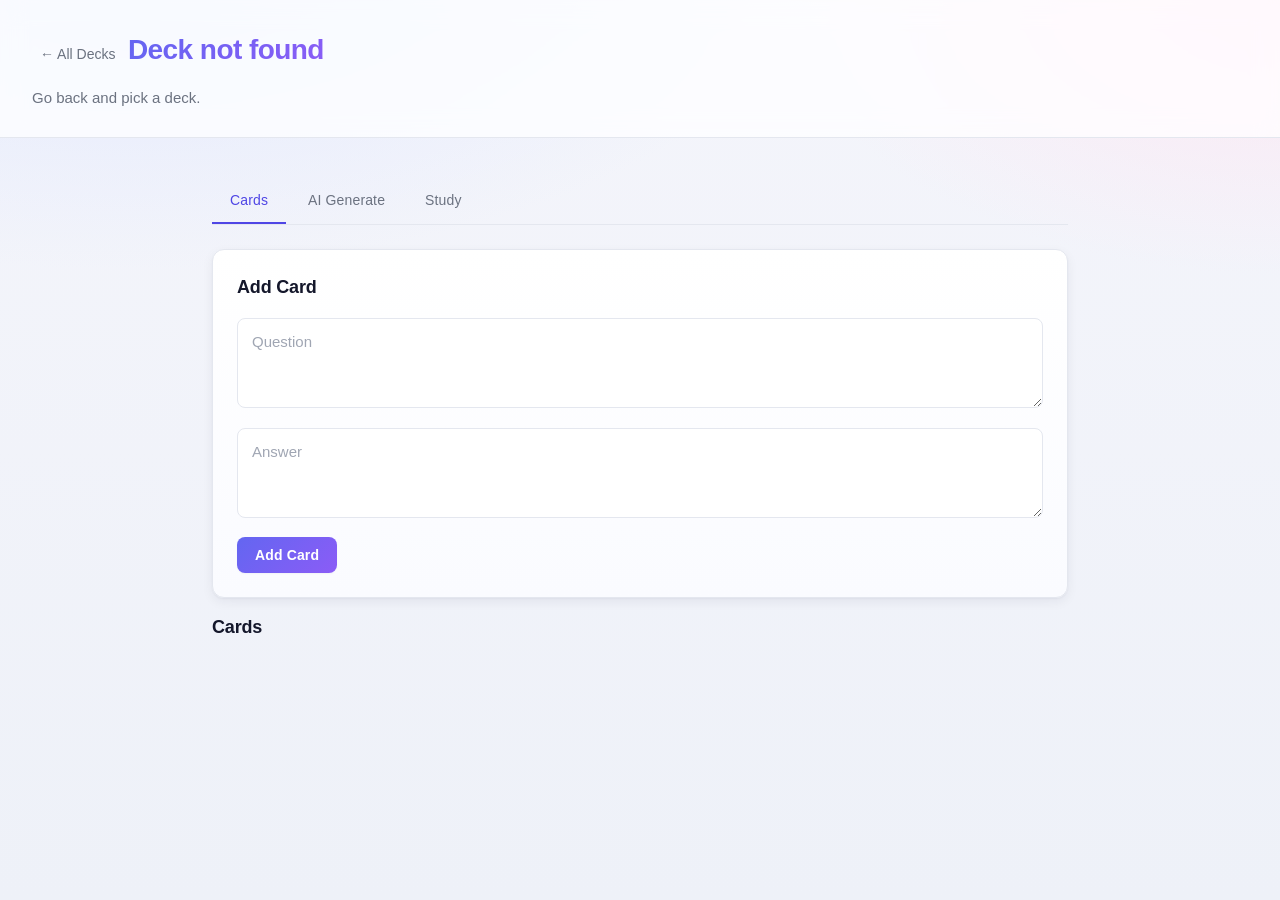
==== deck.html @ f6bb94c2 "Initial commit: Flashcards midterm project with AI card generation" ====
<!DOCTYPE html>
<html lang="en">
<head>
  <meta charset="UTF-8">
  <meta name="viewport" content="width=device-width, initial-scale=1.0">
  <title>Deck</title>
  <link rel="stylesheet" href="css/styles.css">
</head>
<body>
  <header>
    <a href="index.html" class="back-link">← All Decks</a>
    <h1 id="deck-title">Loading...</h1>
    <p id="deck-description" class="subtitle"></p>
  </header>

  <main>
    <nav class="tabs">
      <button class="tab active" data-tab="cards">Cards</button>
      <button class="tab" data-tab="generate">AI Generate</button>
      <button class="tab" data-tab="study">Study</button>
    </nav>

    <section id="tab-cards" class="tab-content active">
      <div class="form-section">
        <h2>Add Card</h2>
        <form id="new-card-form">
          <textarea id="card-question" placeholder="Question" required maxlength="500"></textarea>
          <textarea id="card-answer" placeholder="Answer" required maxlength="1000"></textarea>
          <button type="submit">Add Card</button>
        </form>
      </div>

      <h2>Cards</h2>
      <div id="card-list"></div>
    </section>

    <section id="tab-generate" class="tab-content">
      <div class="form-section">
        <h2>Generate Cards from Notes</h2>
        <p class="hint">Paste any notes, article, or chapter. AI will create flashcards from it.</p>
        <textarea id="ai-notes" placeholder="Paste your notes here..." rows="10" maxlength="20000"></textarea>
        <button id="generate-btn">Generate Cards</button>
        <div id="generate-status"></div>
      </div>
    </section>

    <section id="tab-study" class="tab-content">
      <div id="study-card"></div>
    </section>
  </main>

  <script src="js/storage.js"></script>
  <script src="js/decks.js"></script>
  <script src="js/cards.js"></script>
  <script src="js/ai.js"></script>
  <script src="js/study.js"></script>
  <script src="js/app.js"></script>
</body>
</html>
---- css/styles.css ----
/* Reset + design tokens */
* { box-sizing: border-box; margin: 0; padding: 0; }

:root {
  --bg: #f4f5fb;
  --bg-gradient: radial-gradient(1200px 600px at 10% -10%, #e0e7ff 0%, transparent 60%),
                 radial-gradient(900px 500px at 100% 0%, #fce7f3 0%, transparent 55%),
                 linear-gradient(180deg, #f4f5fb 0%, #eef1f8 100%);
  --surface: #ffffff;
  --surface-muted: #fafbff;
  --border: #e4e7ef;
  --border-strong: #d3d8e3;
  --text: #14172b;
  --text-muted: #6b7280;
  --primary: #4f46e5;
  --primary-hover: #4338ca;
  --primary-soft: rgba(79, 70, 229, 0.1);
  --primary-gradient: linear-gradient(135deg, #6366f1 0%, #8b5cf6 100%);
  --danger: #dc2626;
  --success: #10b981;
  --radius: 12px;
  --radius-sm: 8px;
  --radius-lg: 18px;
  --shadow-sm: 0 1px 2px rgba(20, 23, 43, 0.04);
  --shadow: 0 4px 12px rgba(20, 23, 43, 0.06), 0 1px 2px rgba(20, 23, 43, 0.04);
  --shadow-lg: 0 12px 32px rgba(20, 23, 43, 0.1), 0 2px 6px rgba(20, 23, 43, 0.05);
  --shadow-primary: 0 6px 20px rgba(79, 70, 229, 0.35);
  --transition: 0.2s cubic-bezier(0.4, 0, 0.2, 1);
}

html, body { height: 100%; }

body {
  font-family: -apple-system, BlinkMacSystemFont, "Segoe UI", Inter, Roboto, sans-serif;
  background: var(--bg);
  background-image: var(--bg-gradient);
  background-attachment: fixed;
  color: var(--text);
  line-height: 1.55;
  min-height: 100vh;
  -webkit-font-smoothing: antialiased;
  -moz-osx-font-smoothing: grayscale;
}

/* Header */
header {
  background: rgba(255, 255, 255, 0.75);
  backdrop-filter: saturate(160%) blur(12px);
  -webkit-backdrop-filter: saturate(160%) blur(12px);
  border-bottom: 1px solid var(--border);
  padding: 1.75rem 2rem;
  position: sticky;
  top: 0;
  z-index: 10;
}

header h1 {
  font-size: 1.75rem;
  font-weight: 700;
  letter-spacing: -0.02em;
  background: var(--primary-gradient);
  -webkit-background-clip: text;
  background-clip: text;
  -webkit-text-fill-color: transparent;
  display: inline-block;
}

.subtitle {
  color: var(--text-muted);
  font-size: 0.9375rem;
  margin-top: 0.25rem;
}

.back-link {
  color: var(--text-muted);
  text-decoration: none;
  font-size: 0.875rem;
  display: inline-flex;
  align-items: center;
  gap: 0.25rem;
  margin-bottom: 0.75rem;
  padding: 0.25rem 0.5rem;
  border-radius: var(--radius-sm);
  transition: color var(--transition), background var(--transition);
}

.back-link:hover {
  color: var(--primary);
  background: var(--primary-soft);
}

/* Layout */
main {
  max-width: 920px;
  margin: 0 auto;
  padding: 2.5rem 2rem 4rem;
}

section { margin-bottom: 2rem; }

h2 {
  font-size: 1.125rem;
  font-weight: 600;
  margin-bottom: 1rem;
  letter-spacing: -0.01em;
}

.hint {
  color: var(--text-muted);
  font-size: 0.875rem;
  margin-bottom: 1rem;
}

/* Surfaces */
.form-section, .deck-card, .card-item, #study-card {
  background: var(--surface);
  border: 1px solid var(--border);
  border-radius: var(--radius);
  padding: 1.5rem;
  margin-bottom: 1rem;
  box-shadow: var(--shadow);
  transition: transform var(--transition), box-shadow var(--transition), border-color var(--transition);
}

.form-section {
  background: linear-gradient(180deg, #ffffff 0%, var(--surface-muted) 100%);
}

/* Forms */
input, textarea {
  width: 100%;
  padding: 0.75rem 0.875rem;
  border: 1px solid var(--border);
  border-radius: var(--radius-sm);
  font-size: 0.9375rem;
  font-family: inherit;
  margin-bottom: 0.75rem;
  background: var(--surface);
  color: var(--text);
  transition: border-color var(--transition), box-shadow var(--transition);
}

input::placeholder, textarea::placeholder { color: #a0a6b3; }

input:hover, textarea:hover { border-color: var(--border-strong); }

input:focus, textarea:focus {
  outline: none;
  border-color: var(--primary);
  box-shadow: 0 0 0 4px var(--primary-soft);
}

textarea {
  resize: vertical;
  min-height: 90px;
  line-height: 1.5;
}

/* Buttons */
button {
  padding: 0.625rem 1.125rem;
  border: none;
  border-radius: var(--radius-sm);
  background: var(--primary-gradient);
  color: white;
  font-size: 0.875rem;
  font-weight: 600;
  cursor: pointer;
  font-family: inherit;
  letter-spacing: 0.01em;
  box-shadow: var(--shadow-sm);
  transition: transform var(--transition), box-shadow var(--transition), filter var(--transition);
}

button:hover {
  filter: brightness(1.05);
  box-shadow: var(--shadow-primary);
  transform: translateY(-1px);
}

button:active { transform: translateY(0); filter: brightness(0.97); }

button:disabled {
  opacity: 0.55;
  cursor: not-allowed;
  transform: none;
  box-shadow: var(--shadow-sm);
  filter: none;
}

/* Secondary / ghost buttons */
.delete-btn, .delete-card-btn {
  background: transparent;
  color: var(--danger);
  border: 1px solid var(--border);
  box-shadow: none;
}

.delete-btn:hover, .delete-card-btn:hover {
  background: var(--danger);
  color: white;
  border-color: var(--danger);
  box-shadow: 0 4px 12px rgba(220, 38, 38, 0.25);
}

.rename-btn, .edit-card-btn {
  background: transparent;
  color: var(--text-muted);
  border: 1px solid var(--border);
  box-shadow: none;
}

.rename-btn:hover, .edit-card-btn:hover {
  background: var(--text);
  color: white;
  border-color: var(--text);
}

/* Deck cards */
.deck-card {
  position: relative;
  overflow: hidden;
}

.deck-card::before {
  content: "";
  position: absolute;
  left: 0;
  top: 0;
  bottom: 0;
  width: 4px;
  background: var(--primary-gradient);
  opacity: 0;
  transition: opacity var(--transition);
}

.deck-card:hover {
  transform: translateY(-2px);
  box-shadow: var(--shadow-lg);
  border-color: var(--border-strong);
}

.deck-card:hover::before { opacity: 1; }

.deck-card h3 {
  font-size: 1.0625rem;
  letter-spacing: -0.01em;
}

.deck-card h3 a {
  color: var(--text);
  text-decoration: none;
  font-weight: 600;
  transition: color var(--transition);
}

.deck-card h3 a:hover { color: var(--primary); }

.deck-card p {
  color: var(--text-muted);
  margin: 0.5rem 0;
  font-size: 0.9375rem;
}

.deck-meta {
  display: flex;
  align-items: center;
  gap: 0.5rem;
  margin-top: 1.25rem;
  font-size: 0.8125rem;
  color: var(--text-muted);
}

.deck-meta span {
  margin-right: auto;
  display: inline-flex;
  align-items: center;
  gap: 0.4rem;
  padding: 0.25rem 0.625rem;
  background: var(--primary-soft);
  color: var(--primary);
  border-radius: 999px;
  font-weight: 500;
}

.empty {
  color: var(--text-muted);
  text-align: center;
  padding: 3rem 1rem;
  font-style: italic;
  background: var(--surface);
  border: 1px dashed var(--border-strong);
  border-radius: var(--radius);
}

/* Tabs */
.tabs {
  display: flex;
  gap: 0.25rem;
  margin-bottom: 1.5rem;
  border-bottom: 1px solid var(--border);
  background: transparent;
  padding: 0;
}

.tab {
  background: transparent;
  color: var(--text-muted);
  border-radius: 0;
  border-bottom: 2px solid transparent;
  padding: 0.875rem 1.125rem;
  font-weight: 500;
  box-shadow: none;
  transition: color var(--transition), border-color var(--transition), background var(--transition);
}

.tab:hover {
  background: rgba(79, 70, 229, 0.04);
  color: var(--text);
  transform: none;
  box-shadow: none;
  filter: none;
}

.tab.active {
  color: var(--primary);
  border-bottom-color: var(--primary);
}

.tab-content { display: none; animation: fadeIn 0.25s ease-out; }
.tab-content.active { display: block; }

@keyframes fadeIn {
  from { opacity: 0; transform: translateY(4px); }
  to { opacity: 1; transform: translateY(0); }
}

/* Card list items */
.card-item {
  border-left: 3px solid transparent;
  transition: border-color var(--transition), box-shadow var(--transition), transform var(--transition);
}

.card-item:hover {
  border-left-color: var(--primary);
  box-shadow: var(--shadow-lg);
}

.card-item .card-q {
  margin-bottom: 0.5rem;
  font-size: 0.9375rem;
}

.card-item .card-a {
  color: var(--text-muted);
  margin-bottom: 1rem;
  padding-left: 0;
  font-size: 0.9375rem;
}

.card-item .card-q strong,
.card-item .card-a strong {
  color: var(--primary);
  font-weight: 600;
  margin-right: 0.35rem;
}

.card-item .card-actions { display: flex; gap: 0.5rem; }

#generate-status {
  margin-top: 0.875rem;
  font-size: 0.875rem;
  color: var(--text-muted);
  padding: 0.625rem 0.875rem;
  background: var(--surface-muted);
  border: 1px solid var(--border);
  border-radius: var(--radius-sm);
  min-height: 2.5rem;
  display: flex;
  align-items: center;
}

#generate-status:empty { display: none; }

/* Study mode */
#study-card {
  text-align: center;
  padding: 3.5rem 2rem;
  background: linear-gradient(135deg, #ffffff 0%, #f5f3ff 100%);
  border: 1px solid var(--border);
  border-radius: var(--radius-lg);
  box-shadow: var(--shadow-lg);
  position: relative;
  overflow: hidden;
}

#study-card::before {
  content: "";
  position: absolute;
  top: -50%;
  right: -20%;
  width: 400px;
  height: 400px;
  background: radial-gradient(circle, rgba(139, 92, 246, 0.08) 0%, transparent 70%);
  pointer-events: none;
}

.study-progress {
  font-size: 0.8125rem;
  color: var(--text-muted);
  margin-bottom: 1.25rem;
  font-weight: 500;
  letter-spacing: 0.03em;
}

.study-side-label {
  font-size: 0.6875rem;
  text-transform: uppercase;
  letter-spacing: 0.12em;
  color: var(--primary);
  margin-bottom: 1rem;
  font-weight: 700;
}

.study-text {
  font-size: 1.625rem;
  line-height: 1.4;
  margin-bottom: 2.5rem;
  min-height: 5rem;
  display: flex;
  align-items: center;
  justify-content: center;
  font-weight: 500;
  letter-spacing: -0.01em;
  animation: fadeIn 0.3s ease-out;
}

.study-actions {
  display: flex;
  gap: 0.75rem;
  justify-content: center;
}

.study-actions button {
  padding: 0.75rem 1.5rem;
  font-size: 0.9375rem;
}

#flip-btn {
  background: white;
  color: var(--primary);
  border: 1px solid var(--primary);
  box-shadow: var(--shadow-sm);
}

#flip-btn:hover {
  background: var(--primary-soft);
  color: var(--primary-hover);
  box-shadow: var(--shadow);
}

/* Responsive */
@media (max-width: 640px) {
  header { padding: 1.25rem 1.25rem; }
  header h1 { font-size: 1.5rem; }
  main { padding: 1.5rem 1.25rem 3rem; }
  .form-section, .deck-card, .card-item { padding: 1.25rem; }
  #study-card { padding: 2.5rem 1.5rem; }
  .study-text { font-size: 1.25rem; }
  .tab { padding: 0.75rem 0.75rem; font-size: 0.8125rem; }
}
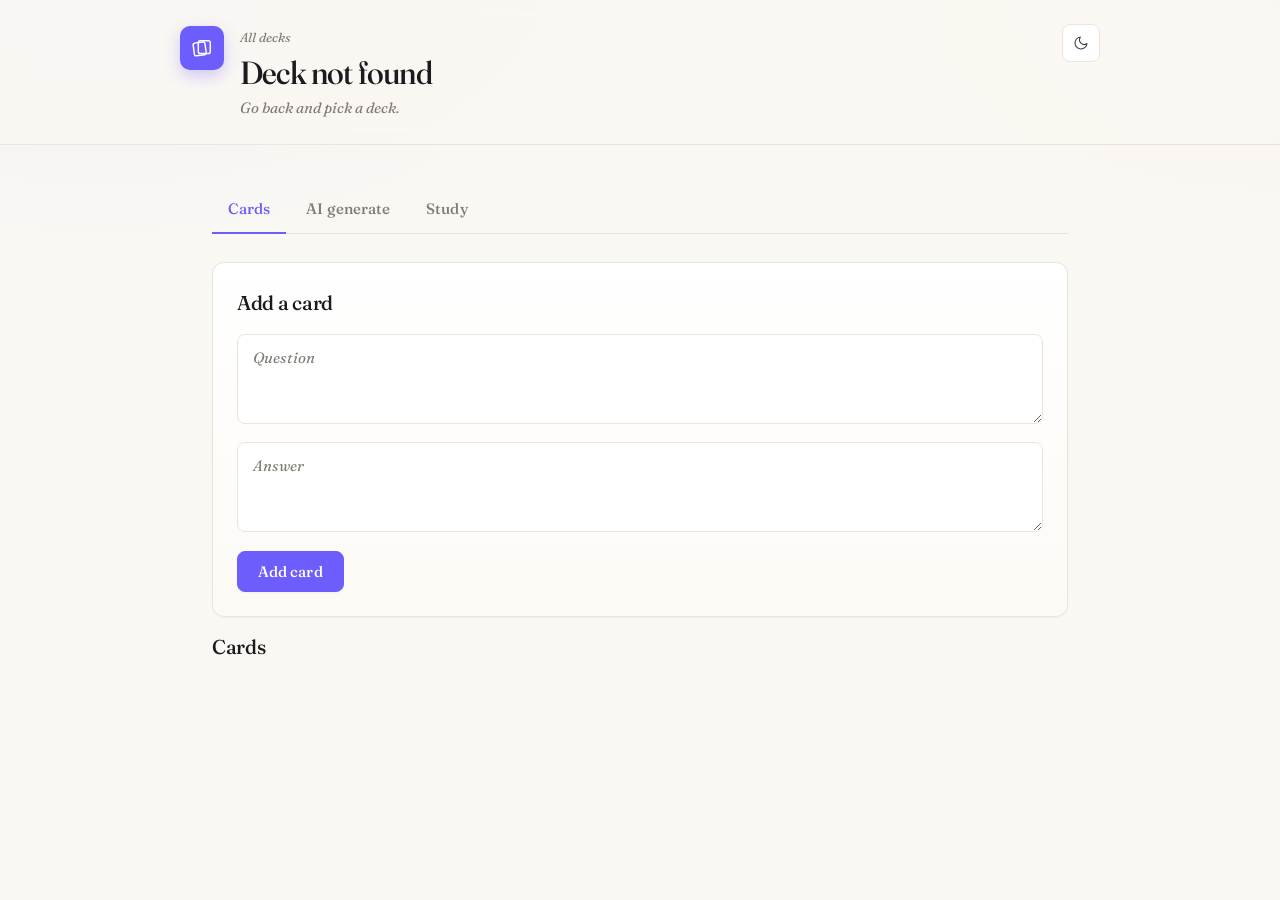
==== commit 73a0ae1e: "Add UI polish, deck colors, study flip mode, and toast system Why: Local working tree had accumulate" ====
--- a/deck.html
+++ b/deck.html
@@ -4,42 +4,63 @@
   <meta charset="UTF-8">
   <meta name="viewport" content="width=device-width, initial-scale=1.0">
   <title>Deck</title>
+  <link rel="preconnect" href="https://fonts.googleapis.com">
+  <link rel="preconnect" href="https://fonts.gstatic.com" crossorigin>
+  <link href="https://fonts.googleapis.com/css2?family=Fraunces:ital,opsz,wght@0,9..144,400;0,9..144,500;0,9..144,600;0,9..144,700;1,9..144,400;1,9..144,500&display=swap" rel="stylesheet">
   <link rel="stylesheet" href="css/styles.css">
 </head>
 <body>
   <header>
-    <a href="index.html" class="back-link">← All Decks</a>
-    <h1 id="deck-title">Loading...</h1>
-    <p id="deck-description" class="subtitle"></p>
+    <div class="header-inner">
+      <div class="brand">
+        <a href="index.html" class="logo-link" aria-label="Back to all decks">
+          <span class="logo" aria-hidden="true">
+            <svg viewBox="0 0 24 24" fill="none" stroke="currentColor" stroke-width="1.6" stroke-linecap="round" stroke-linejoin="round">
+              <rect x="3" y="6" width="13" height="14" rx="2" transform="rotate(-8 9.5 13)"/>
+              <rect x="8" y="4" width="13" height="14" rx="2"/>
+            </svg>
+          </span>
+        </a>
+        <div>
+          <a href="index.html" class="back-link">All decks</a>
+          <h1 id="deck-title">Loading…</h1>
+          <p id="deck-description" class="subtitle"></p>
+        </div>
+      </div>
+      <button id="theme-toggle" class="theme-btn" aria-label="Toggle theme"></button>
+    </div>
   </header>
 
   <main>
     <nav class="tabs">
       <button class="tab active" data-tab="cards">Cards</button>
-      <button class="tab" data-tab="generate">AI Generate</button>
+      <button class="tab" data-tab="generate">AI generate</button>
       <button class="tab" data-tab="study">Study</button>
     </nav>
 
     <section id="tab-cards" class="tab-content active">
       <div class="form-section">
-        <h2>Add Card</h2>
+        <h2>Add a card</h2>
         <form id="new-card-form">
           <textarea id="card-question" placeholder="Question" required maxlength="500"></textarea>
           <textarea id="card-answer" placeholder="Answer" required maxlength="1000"></textarea>
-          <button type="submit">Add Card</button>
+          <button type="submit" class="btn-primary">Add card</button>
         </form>
       </div>
 
-      <h2>Cards</h2>
+      <div class="section-head">
+        <h2>Cards</h2>
+        <span id="card-count" class="muted"></span>
+      </div>
       <div id="card-list"></div>
     </section>
 
     <section id="tab-generate" class="tab-content">
       <div class="form-section">
-        <h2>Generate Cards from Notes</h2>
-        <p class="hint">Paste any notes, article, or chapter. AI will create flashcards from it.</p>
-        <textarea id="ai-notes" placeholder="Paste your notes here..." rows="10" maxlength="20000"></textarea>
-        <button id="generate-btn">Generate Cards</button>
+        <h2>Generate from notes</h2>
+        <p class="hint">Paste a chapter, lecture notes, or an article. The AI pulls out the key ideas and writes flashcards.</p>
+        <textarea id="ai-notes" placeholder="Paste your notes here…" rows="10" maxlength="20000"></textarea>
+        <button id="generate-btn" class="btn-primary">Generate cards</button>
         <div id="generate-status"></div>
       </div>
     </section>
@@ -53,6 +74,7 @@
   <script src="js/decks.js"></script>
   <script src="js/cards.js"></script>
   <script src="js/ai.js"></script>
+  <script src="js/ui.js"></script>
   <script src="js/study.js"></script>
   <script src="js/app.js"></script>
 </body>
--- a/css/styles.css
+++ b/css/styles.css
@@ -1,135 +1,282 @@
-/* Reset + design tokens */
-* { box-sizing: border-box; margin: 0; padding: 0; }
-
+/* -------- Reset -------- */
+*, *::before, *::after { box-sizing: border-box; margin: 0; padding: 0; }
+
+/* -------- Tokens: Light (default) -------- */
 :root {
-  --bg: #f4f5fb;
-  --bg-gradient: radial-gradient(1200px 600px at 10% -10%, #e0e7ff 0%, transparent 60%),
-                 radial-gradient(900px 500px at 100% 0%, #fce7f3 0%, transparent 55%),
-                 linear-gradient(180deg, #f4f5fb 0%, #eef1f8 100%);
+  --bg: #faf8f3;
+  --bg-tint: radial-gradient(900px 500px at 8% -5%, rgba(109, 93, 252, 0.06) 0%, transparent 60%),
+             radial-gradient(700px 400px at 100% 0%, rgba(244, 114, 182, 0.04) 0%, transparent 55%);
   --surface: #ffffff;
-  --surface-muted: #fafbff;
-  --border: #e4e7ef;
-  --border-strong: #d3d8e3;
-  --text: #14172b;
-  --text-muted: #6b7280;
-  --primary: #4f46e5;
-  --primary-hover: #4338ca;
-  --primary-soft: rgba(79, 70, 229, 0.1);
-  --primary-gradient: linear-gradient(135deg, #6366f1 0%, #8b5cf6 100%);
+  --surface-alt: #fcfaf5;
+  --border: #e9e5dc;
+  --border-strong: #d9d3c5;
+  --text: #1a1a1f;
+  --text-soft: #3f3f47;
+  --text-muted: #807c74;
+  --primary: #6d5dfc;
+  --primary-hover: #5b4ce0;
+  --primary-soft: rgba(109, 93, 252, 0.1);
   --danger: #dc2626;
-  --success: #10b981;
+  --success: #059669;
+  --accent: #f59e0b;
+  --shadow-sm: 0 1px 2px rgba(30, 27, 20, 0.04);
+  --shadow: 0 2px 6px rgba(30, 27, 20, 0.06), 0 8px 20px rgba(30, 27, 20, 0.04);
+  --shadow-lg: 0 4px 12px rgba(30, 27, 20, 0.08), 0 20px 40px rgba(30, 27, 20, 0.08);
   --radius: 12px;
   --radius-sm: 8px;
-  --radius-lg: 18px;
-  --shadow-sm: 0 1px 2px rgba(20, 23, 43, 0.04);
-  --shadow: 0 4px 12px rgba(20, 23, 43, 0.06), 0 1px 2px rgba(20, 23, 43, 0.04);
-  --shadow-lg: 0 12px 32px rgba(20, 23, 43, 0.1), 0 2px 6px rgba(20, 23, 43, 0.05);
-  --shadow-primary: 0 6px 20px rgba(79, 70, 229, 0.35);
+  --radius-lg: 20px;
   --transition: 0.2s cubic-bezier(0.4, 0, 0.2, 1);
-}
-
+
+  /* Deck color palette — tuned for light backgrounds */
+  --c-violet: #6d5dfc;
+  --c-violet-soft: rgba(109, 93, 252, 0.12);
+  --c-rose: #e11d48;
+  --c-rose-soft: rgba(225, 29, 72, 0.1);
+  --c-amber: #c2640b;
+  --c-amber-soft: rgba(217, 119, 6, 0.12);
+  --c-emerald: #059669;
+  --c-emerald-soft: rgba(5, 150, 105, 0.1);
+  --c-sky: #0284c7;
+  --c-sky-soft: rgba(2, 132, 199, 0.12);
+  --c-slate: #475569;
+  --c-slate-soft: rgba(71, 85, 105, 0.1);
+}
+
+/* -------- Tokens: Dark -------- */
+[data-theme="dark"] {
+  --bg: #14141a;
+  --bg-tint: radial-gradient(900px 500px at 8% -5%, rgba(155, 141, 255, 0.1) 0%, transparent 60%),
+             radial-gradient(700px 400px at 100% 0%, rgba(244, 114, 182, 0.05) 0%, transparent 55%);
+  --surface: #1d1d26;
+  --surface-alt: #22222d;
+  --border: #2e2e3a;
+  --border-strong: #3f3f4f;
+  --text: #f5f3ef;
+  --text-soft: #c9c5be;
+  --text-muted: #8a867d;
+  --primary: #9b8dff;
+  --primary-hover: #b0a4ff;
+  --primary-soft: rgba(155, 141, 255, 0.15);
+  --accent: #fbbf24;
+  --shadow-sm: 0 1px 2px rgba(0, 0, 0, 0.3);
+  --shadow: 0 2px 6px rgba(0, 0, 0, 0.3), 0 8px 20px rgba(0, 0, 0, 0.35);
+  --shadow-lg: 0 4px 12px rgba(0, 0, 0, 0.4), 0 20px 40px rgba(0, 0, 0, 0.5);
+
+  /* Deck color palette — brighter/softer for dark backgrounds */
+  --c-violet: #a59bff;
+  --c-violet-soft: rgba(165, 155, 255, 0.18);
+  --c-rose: #fb7185;
+  --c-rose-soft: rgba(251, 113, 133, 0.16);
+  --c-amber: #fbbf24;
+  --c-amber-soft: rgba(251, 191, 36, 0.16);
+  --c-emerald: #34d399;
+  --c-emerald-soft: rgba(52, 211, 153, 0.16);
+  --c-sky: #38bdf8;
+  --c-sky-soft: rgba(56, 189, 248, 0.16);
+  --c-slate: #94a3b8;
+  --c-slate-soft: rgba(148, 163, 184, 0.16);
+}
+
+/* -------- Base -------- */
 html, body { height: 100%; }
 
 body {
-  font-family: -apple-system, BlinkMacSystemFont, "Segoe UI", Inter, Roboto, sans-serif;
+  font-family: 'Fraunces', Georgia, 'Times New Roman', serif;
+  font-feature-settings: 'ss01', 'ss02';
+  font-variation-settings: 'opsz' 14;
   background: var(--bg);
-  background-image: var(--bg-gradient);
+  background-image: var(--bg-tint);
   background-attachment: fixed;
   color: var(--text);
   line-height: 1.55;
   min-height: 100vh;
   -webkit-font-smoothing: antialiased;
   -moz-osx-font-smoothing: grayscale;
-}
-
-/* Header */
+  font-weight: 400;
+  transition: background-color var(--transition), color var(--transition);
+}
+
+.muted { color: var(--text-muted); font-size: 0.8125rem; font-weight: 500; }
+
+/* -------- Header -------- */
 header {
-  background: rgba(255, 255, 255, 0.75);
-  backdrop-filter: saturate(160%) blur(12px);
-  -webkit-backdrop-filter: saturate(160%) blur(12px);
   border-bottom: 1px solid var(--border);
-  padding: 1.75rem 2rem;
+  padding: 1.5rem 2rem;
+  background: rgba(250, 248, 243, 0.8);
+  backdrop-filter: saturate(160%) blur(10px);
+  -webkit-backdrop-filter: saturate(160%) blur(10px);
   position: sticky;
   top: 0;
-  z-index: 10;
-}
+  z-index: 20;
+}
+
+[data-theme="dark"] header { background: rgba(20, 20, 26, 0.8); }
+
+.header-inner {
+  max-width: 920px;
+  margin: 0 auto;
+  display: flex;
+  justify-content: space-between;
+  align-items: flex-start;
+  gap: 1rem;
+}
+
+.brand {
+  display: flex;
+  align-items: flex-start;
+  gap: 1rem;
+}
+
+.logo {
+  display: inline-flex;
+  align-items: center;
+  justify-content: center;
+  width: 44px;
+  height: 44px;
+  border-radius: 10px;
+  background: var(--primary);
+  color: white;
+  flex-shrink: 0;
+  box-shadow: 0 6px 16px rgba(109, 93, 252, 0.3);
+  margin-top: 0.125rem;
+}
+
+.logo svg { width: 22px; height: 22px; }
+
+.logo-link {
+  display: inline-flex;
+  text-decoration: none;
+}
+
+.logo-link:hover .logo { transform: translateY(-1px); transition: transform var(--transition); }
 
 header h1 {
-  font-size: 1.75rem;
-  font-weight: 700;
-  letter-spacing: -0.02em;
-  background: var(--primary-gradient);
-  -webkit-background-clip: text;
-  background-clip: text;
-  -webkit-text-fill-color: transparent;
+  font-family: 'Fraunces', Georgia, serif;
+  font-size: 2rem;
+  font-weight: 500;
+  letter-spacing: -0.025em;
+  line-height: 1.1;
+  color: var(--text);
+  font-variation-settings: 'opsz' 80;
+}
+
+/* Small colored dot before deck title — matches the deck's chosen color */
+.title-dot {
   display: inline-block;
-}
+  width: 12px;
+  height: 12px;
+  border-radius: 50%;
+  margin-right: 0.625rem;
+  vertical-align: 0.08em;
+}
+
+.title-dot.color-violet { background: var(--c-violet); }
+.title-dot.color-rose { background: var(--c-rose); }
+.title-dot.color-amber { background: var(--c-amber); }
+.title-dot.color-emerald { background: var(--c-emerald); }
+.title-dot.color-sky { background: var(--c-sky); }
+.title-dot.color-slate { background: var(--c-slate); }
 
 .subtitle {
   color: var(--text-muted);
   font-size: 0.9375rem;
-  margin-top: 0.25rem;
+  margin-top: 0.375rem;
+  max-width: 50ch;
+  font-style: italic;
+  font-weight: 400;
 }
 
 .back-link {
   color: var(--text-muted);
   text-decoration: none;
-  font-size: 0.875rem;
+  font-size: 0.8125rem;
+  display: inline-block;
+  margin-bottom: 0.5rem;
+  font-style: italic;
+  transition: color var(--transition);
+}
+
+.back-link:hover { color: var(--text); }
+
+.theme-btn {
+  width: 38px;
+  height: 38px;
+  padding: 0;
+  border: 1px solid var(--border);
+  background: var(--surface);
+  border-radius: var(--radius-sm);
   display: inline-flex;
   align-items: center;
-  gap: 0.25rem;
-  margin-bottom: 0.75rem;
-  padding: 0.25rem 0.5rem;
-  border-radius: var(--radius-sm);
-  transition: color var(--transition), background var(--transition);
-}
-
-.back-link:hover {
-  color: var(--primary);
-  background: var(--primary-soft);
-}
-
-/* Layout */
+  justify-content: center;
+  color: var(--text-soft);
+  cursor: pointer;
+  transition: background var(--transition), border-color var(--transition), color var(--transition);
+  flex-shrink: 0;
+}
+
+.theme-btn svg { width: 16px; height: 16px; }
+
+.theme-btn:hover {
+  background: var(--surface-alt);
+  border-color: var(--border-strong);
+  color: var(--text);
+}
+
+/* -------- Layout -------- */
 main {
   max-width: 920px;
   margin: 0 auto;
-  padding: 2.5rem 2rem 4rem;
-}
-
-section { margin-bottom: 2rem; }
+  padding: 2.5rem 2rem 5rem;
+}
+
+section { margin-bottom: 2.5rem; }
 
 h2 {
-  font-size: 1.125rem;
-  font-weight: 600;
+  font-family: 'Fraunces', Georgia, serif;
+  font-size: 1.25rem;
+  font-weight: 500;
   margin-bottom: 1rem;
-  letter-spacing: -0.01em;
-}
+  letter-spacing: -0.015em;
+  color: var(--text);
+  font-variation-settings: 'opsz' 40;
+}
+
+.section-head {
+  display: flex;
+  align-items: baseline;
+  justify-content: space-between;
+  margin-bottom: 1rem;
+}
+
+.section-head h2 { margin-bottom: 0; }
 
 .hint {
   color: var(--text-muted);
-  font-size: 0.875rem;
+  font-size: 0.9375rem;
   margin-bottom: 1rem;
-}
-
-/* Surfaces */
-.form-section, .deck-card, .card-item, #study-card {
+  line-height: 1.55;
+  font-style: italic;
+}
+
+/* -------- Surfaces -------- */
+.form-section, .deck-card, .card-item {
   background: var(--surface);
   border: 1px solid var(--border);
   border-radius: var(--radius);
   padding: 1.5rem;
-  margin-bottom: 1rem;
-  box-shadow: var(--shadow);
+  margin-bottom: 0.875rem;
   transition: transform var(--transition), box-shadow var(--transition), border-color var(--transition);
 }
 
 .form-section {
-  background: linear-gradient(180deg, #ffffff 0%, var(--surface-muted) 100%);
-}
-
-/* Forms */
+  background: linear-gradient(180deg, var(--surface) 0%, var(--surface-alt) 100%);
+  box-shadow: var(--shadow-sm);
+}
+
+/* -------- Forms -------- */
 input, textarea {
   width: 100%;
-  padding: 0.75rem 0.875rem;
+  padding: 0.75rem 0.9375rem;
   border: 1px solid var(--border);
   border-radius: var(--radius-sm);
   font-size: 0.9375rem;
@@ -140,332 +287,562 @@
   transition: border-color var(--transition), box-shadow var(--transition);
 }
 
-input::placeholder, textarea::placeholder { color: #a0a6b3; }
+input::placeholder, textarea::placeholder {
+  color: var(--text-muted);
+  font-style: italic;
+}
 
 input:hover, textarea:hover { border-color: var(--border-strong); }
 
 input:focus, textarea:focus {
   outline: none;
   border-color: var(--primary);
-  box-shadow: 0 0 0 4px var(--primary-soft);
-}
-
-textarea {
-  resize: vertical;
-  min-height: 90px;
-  line-height: 1.5;
-}
-
-/* Buttons */
+  box-shadow: 0 0 0 3px var(--primary-soft);
+}
+
+textarea { resize: vertical; min-height: 90px; line-height: 1.5; }
+
+/* -------- Color picker -------- */
+.picker-row {
+  margin-bottom: 1rem;
+}
+
+.picker label {
+  display: block;
+  font-size: 0.75rem;
+  text-transform: uppercase;
+  letter-spacing: 0.08em;
+  color: var(--text-muted);
+  font-weight: 600;
+  margin-bottom: 0.5rem;
+}
+
+.color-picker {
+  display: flex;
+  flex-wrap: wrap;
+  gap: 0.5rem;
+}
+
+.color-option {
+  width: 32px;
+  height: 32px;
+  border: 2px solid transparent;
+  border-radius: 50%;
+  cursor: pointer;
+  padding: 0;
+  position: relative;
+  background: transparent;
+  transition: transform var(--transition), border-color var(--transition);
+}
+
+.color-option::after {
+  content: "";
+  position: absolute;
+  inset: 3px;
+  border-radius: 50%;
+  transition: background var(--transition);
+}
+
+.color-option.color-violet::after { background: var(--c-violet); }
+.color-option.color-rose::after { background: var(--c-rose); }
+.color-option.color-amber::after { background: var(--c-amber); }
+.color-option.color-emerald::after { background: var(--c-emerald); }
+.color-option.color-sky::after { background: var(--c-sky); }
+.color-option.color-slate::after { background: var(--c-slate); }
+
+.color-option:hover { transform: scale(1.08); }
+
+.color-option.selected {
+  border-color: var(--text);
+}
+
+/* -------- Buttons -------- */
 button {
+  font-family: inherit;
+  font-weight: 500;
+  cursor: pointer;
+  transition: transform var(--transition), background var(--transition), border-color var(--transition), color var(--transition), box-shadow var(--transition);
+}
+
+button:disabled { opacity: 0.5; cursor: not-allowed; }
+
+.btn-primary {
+  display: inline-flex;
+  align-items: center;
+  gap: 0.5rem;
+  padding: 0.625rem 1.25rem;
+  background: var(--primary);
+  color: white;
+  border: 1px solid var(--primary);
+  border-radius: var(--radius-sm);
+  font-size: 0.9375rem;
+  font-weight: 500;
+  box-shadow: var(--shadow-sm);
+  letter-spacing: 0.005em;
+}
+
+.btn-primary:hover:not(:disabled) {
+  background: var(--primary-hover);
+  border-color: var(--primary-hover);
+  transform: translateY(-1px);
+  box-shadow: 0 4px 14px var(--primary-soft);
+}
+
+.btn-primary:active:not(:disabled) { transform: translateY(0); }
+
+.btn-outline {
+  display: inline-flex;
+  align-items: center;
+  gap: 0.5rem;
+  padding: 0.625rem 1.25rem;
+  background: transparent;
+  color: var(--primary);
+  border: 1px solid var(--primary);
+  border-radius: var(--radius-sm);
+  font-size: 0.9375rem;
+  font-weight: 500;
+}
+
+.btn-outline:hover { background: var(--primary-soft); }
+
+.btn-ghost {
+  display: inline-flex;
+  align-items: center;
+  gap: 0.5rem;
   padding: 0.625rem 1.125rem;
+  background: transparent;
+  color: var(--text-soft);
+  border: 1px solid var(--border);
+  border-radius: var(--radius-sm);
+  font-size: 0.9375rem;
+}
+
+.btn-ghost:hover { background: var(--surface-alt); border-color: var(--border-strong); color: var(--text); }
+
+/* Small text-only action buttons (Edit, Delete, Rename) */
+.text-btn {
+  background: transparent;
   border: none;
+  color: var(--text-muted);
+  font-size: 0.8125rem;
+  font-weight: 500;
+  padding: 0.375rem 0.625rem;
+  border-radius: 6px;
+  font-style: italic;
+  letter-spacing: 0.005em;
+}
+
+.text-btn:hover { color: var(--text); background: var(--surface-alt); }
+.text-btn-danger:hover { color: var(--danger); background: rgba(220, 38, 38, 0.08); }
+
+/* -------- Deck cards -------- */
+.deck-card {
+  display: flex;
+  align-items: stretch;
+  gap: 0;
+  padding: 0;
+  overflow: hidden;
+  box-shadow: var(--shadow-sm);
+}
+
+.deck-card:hover {
+  transform: translateY(-2px);
+  box-shadow: var(--shadow);
+  border-color: var(--border-strong);
+}
+
+.deck-link {
+  display: flex;
+  gap: 1rem;
+  padding: 1.25rem 1.5rem;
+  text-decoration: none;
+  color: inherit;
+  flex: 1;
+  align-items: flex-start;
+}
+
+.deck-chip {
+  width: 44px;
+  height: 44px;
   border-radius: var(--radius-sm);
-  background: var(--primary-gradient);
-  color: white;
-  font-size: 0.875rem;
-  font-weight: 600;
-  cursor: pointer;
-  font-family: inherit;
-  letter-spacing: 0.01em;
-  box-shadow: var(--shadow-sm);
-  transition: transform var(--transition), box-shadow var(--transition), filter var(--transition);
-}
-
-button:hover {
-  filter: brightness(1.05);
-  box-shadow: var(--shadow-primary);
-  transform: translateY(-1px);
-}
-
-button:active { transform: translateY(0); filter: brightness(0.97); }
-
-button:disabled {
-  opacity: 0.55;
-  cursor: not-allowed;
-  transform: none;
-  box-shadow: var(--shadow-sm);
-  filter: none;
-}
-
-/* Secondary / ghost buttons */
-.delete-btn, .delete-card-btn {
-  background: transparent;
-  color: var(--danger);
-  border: 1px solid var(--border);
-  box-shadow: none;
-}
-
-.delete-btn:hover, .delete-card-btn:hover {
-  background: var(--danger);
-  color: white;
-  border-color: var(--danger);
-  box-shadow: 0 4px 12px rgba(220, 38, 38, 0.25);
-}
-
-.rename-btn, .edit-card-btn {
-  background: transparent;
-  color: var(--text-muted);
-  border: 1px solid var(--border);
-  box-shadow: none;
-}
-
-.rename-btn:hover, .edit-card-btn:hover {
-  background: var(--text);
-  color: white;
-  border-color: var(--text);
-}
-
-/* Deck cards */
-.deck-card {
+  background: var(--deck-soft, var(--primary-soft));
+  border: 1px solid var(--deck-accent, var(--primary));
+  flex-shrink: 0;
   position: relative;
   overflow: hidden;
 }
 
-.deck-card::before {
+.deck-chip::after {
   content: "";
   position: absolute;
-  left: 0;
-  top: 0;
-  bottom: 0;
-  width: 4px;
-  background: var(--primary-gradient);
-  opacity: 0;
-  transition: opacity var(--transition);
-}
-
-.deck-card:hover {
-  transform: translateY(-2px);
-  box-shadow: var(--shadow-lg);
-  border-color: var(--border-strong);
-}
-
-.deck-card:hover::before { opacity: 1; }
-
-.deck-card h3 {
-  font-size: 1.0625rem;
-  letter-spacing: -0.01em;
-}
-
-.deck-card h3 a {
+  inset: 0;
+  background: linear-gradient(135deg, var(--deck-accent) 0%, transparent 100%);
+  opacity: 0.35;
+}
+
+/* Apply the color tokens to each deck variant */
+.deck-card.color-violet { --deck-accent: var(--c-violet); --deck-soft: var(--c-violet-soft); }
+.deck-card.color-rose { --deck-accent: var(--c-rose); --deck-soft: var(--c-rose-soft); }
+.deck-card.color-amber { --deck-accent: var(--c-amber); --deck-soft: var(--c-amber-soft); }
+.deck-card.color-emerald { --deck-accent: var(--c-emerald); --deck-soft: var(--c-emerald-soft); }
+.deck-card.color-sky { --deck-accent: var(--c-sky); --deck-soft: var(--c-sky-soft); }
+.deck-card.color-slate { --deck-accent: var(--c-slate); --deck-soft: var(--c-slate-soft); }
+
+.deck-card:hover h3 { color: var(--deck-accent); }
+
+.deck-body { flex: 1; min-width: 0; }
+
+.deck-body h3 {
+  font-family: 'Fraunces', Georgia, serif;
+  font-size: 1.125rem;
+  font-weight: 500;
+  letter-spacing: -0.015em;
+  margin-bottom: 0.25rem;
   color: var(--text);
-  text-decoration: none;
-  font-weight: 600;
-  transition: color var(--transition);
-}
-
-.deck-card h3 a:hover { color: var(--primary); }
-
-.deck-card p {
-  color: var(--text-muted);
-  margin: 0.5rem 0;
-  font-size: 0.9375rem;
-}
-
-.deck-meta {
-  display: flex;
-  align-items: center;
-  gap: 0.5rem;
-  margin-top: 1.25rem;
-  font-size: 0.8125rem;
-  color: var(--text-muted);
-}
-
-.deck-meta span {
-  margin-right: auto;
-  display: inline-flex;
-  align-items: center;
-  gap: 0.4rem;
-  padding: 0.25rem 0.625rem;
-  background: var(--primary-soft);
-  color: var(--primary);
-  border-radius: 999px;
+  font-variation-settings: 'opsz' 40;
+}
+
+.deck-body p {
+  color: var(--text-muted);
+  font-size: 0.9375rem;
+  margin-bottom: 0.625rem;
+  line-height: 1.5;
+  font-style: italic;
+}
+
+.deck-count {
+  font-size: 0.75rem;
+  color: var(--text-muted);
   font-weight: 500;
-}
-
+  letter-spacing: 0.02em;
+}
+
+.deck-actions {
+  display: flex;
+  gap: 0.25rem;
+  align-items: center;
+  padding: 0 1rem;
+}
+
+.deck-card:not(:hover) .deck-actions { opacity: 0.55; }
+
+/* -------- Empty state -------- */
 .empty {
   color: var(--text-muted);
   text-align: center;
   padding: 3rem 1rem;
-  font-style: italic;
   background: var(--surface);
   border: 1px dashed var(--border-strong);
   border-radius: var(--radius);
 }
 
-/* Tabs */
+.empty p { font-size: 0.9375rem; max-width: 30ch; margin: 0 auto; font-style: italic; }
+
+/* -------- Tabs -------- */
 .tabs {
   display: flex;
   gap: 0.25rem;
-  margin-bottom: 1.5rem;
+  margin-bottom: 1.75rem;
   border-bottom: 1px solid var(--border);
-  background: transparent;
-  padding: 0;
 }
 
 .tab {
   background: transparent;
   color: var(--text-muted);
+  border: none;
   border-radius: 0;
   border-bottom: 2px solid transparent;
-  padding: 0.875rem 1.125rem;
+  padding: 0.875rem 1rem;
   font-weight: 500;
-  box-shadow: none;
-  transition: color var(--transition), border-color var(--transition), background var(--transition);
-}
-
-.tab:hover {
-  background: rgba(79, 70, 229, 0.04);
-  color: var(--text);
-  transform: none;
-  box-shadow: none;
-  filter: none;
-}
+  font-size: 0.9375rem;
+  margin-bottom: -1px;
+  font-family: inherit;
+  letter-spacing: 0.005em;
+}
+
+.tab:hover { color: var(--text); }
 
 .tab.active {
   color: var(--primary);
   border-bottom-color: var(--primary);
 }
 
-.tab-content { display: none; animation: fadeIn 0.25s ease-out; }
+.tab-content { display: none; animation: fade-in 0.2s ease-out; }
 .tab-content.active { display: block; }
 
-@keyframes fadeIn {
-  from { opacity: 0; transform: translateY(4px); }
+@keyframes fade-in {
+  from { opacity: 0; transform: translateY(3px); }
   to { opacity: 1; transform: translateY(0); }
 }
 
-/* Card list items */
+/* -------- Card list -------- */
 .card-item {
-  border-left: 3px solid transparent;
-  transition: border-color var(--transition), box-shadow var(--transition), transform var(--transition);
-}
-
-.card-item:hover {
-  border-left-color: var(--primary);
+  display: flex;
+  gap: 0.75rem;
+  align-items: flex-start;
+  padding: 1.25rem;
+  box-shadow: var(--shadow-sm);
+}
+
+.card-item:hover { box-shadow: var(--shadow); border-color: var(--border-strong); }
+
+.card-body { flex: 1; min-width: 0; }
+
+.card-q, .card-a {
+  font-size: 0.9375rem;
+  display: flex;
+  gap: 0.625rem;
+  align-items: flex-start;
+  line-height: 1.55;
+}
+
+.card-q { margin-bottom: 0.5rem; color: var(--text); }
+.card-a { color: var(--text-soft); }
+
+.card-q .label, .card-a .label {
+  flex-shrink: 0;
+  width: 22px;
+  height: 22px;
+  border-radius: 4px;
+  background: var(--primary-soft);
+  color: var(--primary);
+  font-size: 0.75rem;
+  font-weight: 600;
+  display: flex;
+  align-items: center;
+  justify-content: center;
+  margin-top: 0.0625rem;
+  font-family: inherit;
+}
+
+.card-a .label { background: var(--surface-alt); color: var(--text-muted); }
+
+.card-actions {
+  display: flex;
+  gap: 0.25rem;
+  flex-shrink: 0;
+}
+
+.card-item:not(:hover) .card-actions { opacity: 0.55; }
+
+/* Inline edit */
+.card-item.editing { border-color: var(--primary); box-shadow: 0 0 0 3px var(--primary-soft); }
+.edit-q, .edit-a { margin-bottom: 0.625rem; }
+.edit-actions { display: flex; gap: 0.5rem; margin-top: 0.5rem; }
+
+/* -------- AI generate status -------- */
+#generate-status {
+  margin-top: 0.875rem;
+  font-size: 0.9375rem;
+  color: var(--text-soft);
+  display: flex;
+  align-items: center;
+  gap: 0.625rem;
+  min-height: 1.5rem;
+  font-style: italic;
+}
+
+#generate-status:empty { display: none; }
+
+.spinner {
+  width: 14px;
+  height: 14px;
+  border: 2px solid var(--border);
+  border-top-color: var(--primary);
+  border-radius: 50%;
+  animation: spin 0.8s linear infinite;
+  flex-shrink: 0;
+}
+
+@keyframes spin { to { transform: rotate(360deg); } }
+
+/* -------- Study mode (flip card) -------- */
+.study-progress-bar {
+  height: 3px;
+  background: var(--border);
+  border-radius: 999px;
+  overflow: hidden;
+  margin-bottom: 1rem;
+}
+
+.study-progress-fill {
+  height: 100%;
+  background: var(--primary);
+  transition: width 0.4s cubic-bezier(0.4, 0, 0.2, 1);
+  border-radius: 999px;
+}
+
+.study-meta {
+  display: flex;
+  justify-content: space-between;
+  font-size: 0.8125rem;
+  color: var(--text-muted);
+  margin-bottom: 1.25rem;
+}
+
+.study-hint { font-style: italic; }
+
+.flip-card {
+  perspective: 1400px;
+  margin: 0 auto 1.5rem;
+  max-width: 640px;
+  cursor: pointer;
+}
+
+.flip-inner {
+  display: grid;
+  width: 100%;
+  min-height: 280px;
+  transform-style: preserve-3d;
+  transition: transform 0.55s cubic-bezier(0.4, 0, 0.2, 1);
+}
+
+.flip-card[data-flipped="true"] .flip-inner { transform: rotateY(180deg); }
+
+.flip-face {
+  grid-column: 1;
+  grid-row: 1;
+  backface-visibility: hidden;
+  -webkit-backface-visibility: hidden;
+  background: var(--surface);
+  border: 1px solid var(--border);
+  border-radius: var(--radius-lg);
+  padding: 2.75rem 2rem;
+  display: flex;
+  flex-direction: column;
+  justify-content: center;
+  align-items: center;
+  text-align: center;
+  box-shadow: var(--shadow);
+}
+
+.flip-front {
+  background: linear-gradient(180deg, var(--surface) 0%, var(--surface-alt) 100%);
+}
+
+.flip-back {
+  transform: rotateY(180deg);
+  background: linear-gradient(180deg, var(--surface) 0%, var(--primary-soft) 100%);
+  border-color: var(--primary-soft);
+}
+
+.flip-label {
+  font-size: 0.6875rem;
+  text-transform: uppercase;
+  letter-spacing: 0.14em;
+  color: var(--text-muted);
+  font-weight: 600;
+  margin-bottom: 1.25rem;
+  font-style: normal;
+}
+
+.flip-back .flip-label { color: var(--primary); }
+
+.flip-text {
+  font-family: 'Fraunces', Georgia, serif;
+  font-size: 1.625rem;
+  font-weight: 400;
+  line-height: 1.4;
+  color: var(--text);
+  letter-spacing: -0.01em;
+  max-width: 500px;
+  font-variation-settings: 'opsz' 80;
+}
+
+.study-actions {
+  display: flex;
+  gap: 0.625rem;
+  justify-content: center;
+  flex-wrap: wrap;
+}
+
+.study-empty {
+  text-align: center;
+  padding: 4rem 1rem;
+  color: var(--text-muted);
+  font-style: italic;
+}
+
+/* -------- Toasts -------- */
+#toast-container {
+  position: fixed;
+  bottom: 1.25rem;
+  right: 1.25rem;
+  z-index: 100;
+  display: flex;
+  flex-direction: column;
+  gap: 0.5rem;
+  pointer-events: none;
+}
+
+.toast {
+  display: flex;
+  align-items: center;
+  gap: 0.625rem;
+  background: var(--surface);
+  border: 1px solid var(--border);
+  border-left: 3px solid var(--primary);
+  border-radius: var(--radius-sm);
+  padding: 0.75rem 0.75rem 0.75rem 1rem;
   box-shadow: var(--shadow-lg);
-}
-
-.card-item .card-q {
-  margin-bottom: 0.5rem;
-  font-size: 0.9375rem;
-}
-
-.card-item .card-a {
-  color: var(--text-muted);
-  margin-bottom: 1rem;
-  padding-left: 0;
-  font-size: 0.9375rem;
-}
-
-.card-item .card-q strong,
-.card-item .card-a strong {
+  min-width: 260px;
+  max-width: 380px;
+  font-size: 0.9375rem;
+  color: var(--text);
+  opacity: 0;
+  transform: translateX(20px);
+  transition: opacity var(--transition), transform var(--transition);
+  pointer-events: auto;
+}
+
+.toast.show { opacity: 1; transform: translateX(0); }
+.toast.hide { opacity: 0; transform: translateX(20px); }
+
+.toast-msg { flex: 1; }
+
+.toast-success { border-left-color: var(--success); }
+.toast-error { border-left-color: var(--danger); }
+.toast-warning { border-left-color: var(--accent); }
+.toast-info { border-left-color: var(--primary); }
+
+.toast-action {
+  background: transparent;
+  border: none;
   color: var(--primary);
   font-weight: 600;
-  margin-right: 0.35rem;
-}
-
-.card-item .card-actions { display: flex; gap: 0.5rem; }
-
-#generate-status {
-  margin-top: 0.875rem;
-  font-size: 0.875rem;
-  color: var(--text-muted);
-  padding: 0.625rem 0.875rem;
-  background: var(--surface-muted);
-  border: 1px solid var(--border);
-  border-radius: var(--radius-sm);
-  min-height: 2.5rem;
-  display: flex;
-  align-items: center;
-}
-
-#generate-status:empty { display: none; }
-
-/* Study mode */
-#study-card {
-  text-align: center;
-  padding: 3.5rem 2rem;
-  background: linear-gradient(135deg, #ffffff 0%, #f5f3ff 100%);
-  border: 1px solid var(--border);
-  border-radius: var(--radius-lg);
-  box-shadow: var(--shadow-lg);
-  position: relative;
-  overflow: hidden;
-}
-
-#study-card::before {
-  content: "";
-  position: absolute;
-  top: -50%;
-  right: -20%;
-  width: 400px;
-  height: 400px;
-  background: radial-gradient(circle, rgba(139, 92, 246, 0.08) 0%, transparent 70%);
-  pointer-events: none;
-}
-
-.study-progress {
   font-size: 0.8125rem;
-  color: var(--text-muted);
-  margin-bottom: 1.25rem;
-  font-weight: 500;
-  letter-spacing: 0.03em;
-}
-
-.study-side-label {
-  font-size: 0.6875rem;
-  text-transform: uppercase;
-  letter-spacing: 0.12em;
-  color: var(--primary);
-  margin-bottom: 1rem;
-  font-weight: 700;
-}
-
-.study-text {
-  font-size: 1.625rem;
-  line-height: 1.4;
-  margin-bottom: 2.5rem;
-  min-height: 5rem;
-  display: flex;
-  align-items: center;
-  justify-content: center;
-  font-weight: 500;
-  letter-spacing: -0.01em;
-  animation: fadeIn 0.3s ease-out;
-}
-
-.study-actions {
-  display: flex;
-  gap: 0.75rem;
-  justify-content: center;
-}
-
-.study-actions button {
-  padding: 0.75rem 1.5rem;
-  font-size: 0.9375rem;
-}
-
-#flip-btn {
-  background: white;
-  color: var(--primary);
-  border: 1px solid var(--primary);
-  box-shadow: var(--shadow-sm);
-}
-
-#flip-btn:hover {
-  background: var(--primary-soft);
-  color: var(--primary-hover);
-  box-shadow: var(--shadow);
-}
-
-/* Responsive */
+  padding: 0.25rem 0.5rem;
+  border-radius: 6px;
+  font-family: inherit;
+}
+
+.toast-action:hover { background: var(--primary-soft); }
+
+.toast-close {
+  background: transparent;
+  border: none;
+  color: var(--text-muted);
+  padding: 0.125rem 0.375rem;
+  border-radius: 4px;
+  font-size: 1.125rem;
+  line-height: 1;
+  font-family: inherit;
+}
+
+.toast-close:hover { color: var(--text); background: var(--surface-alt); }
+
+/* -------- Responsive -------- */
 @media (max-width: 640px) {
-  header { padding: 1.25rem 1.25rem; }
-  header h1 { font-size: 1.5rem; }
+  header { padding: 1.25rem; }
+  header h1 { font-size: 1.625rem; }
+  .logo { width: 38px; height: 38px; }
+  .logo svg { width: 18px; height: 18px; }
   main { padding: 1.5rem 1.25rem 3rem; }
-  .form-section, .deck-card, .card-item { padding: 1.25rem; }
-  #study-card { padding: 2.5rem 1.5rem; }
-  .study-text { font-size: 1.25rem; }
-  .tab { padding: 0.75rem 0.75rem; font-size: 0.8125rem; }
-}
+  .form-section, .card-item { padding: 1.125rem; }
+  .deck-link { padding: 1rem 1.125rem; }
+  .flip-text { font-size: 1.375rem; }
+  .flip-face { padding: 2rem 1.25rem; }
+  .tab { padding: 0.75rem 0.625rem; font-size: 0.875rem; }
+  #toast-container { left: 1rem; right: 1rem; bottom: 1rem; }
+  .toast { max-width: none; }
+}
